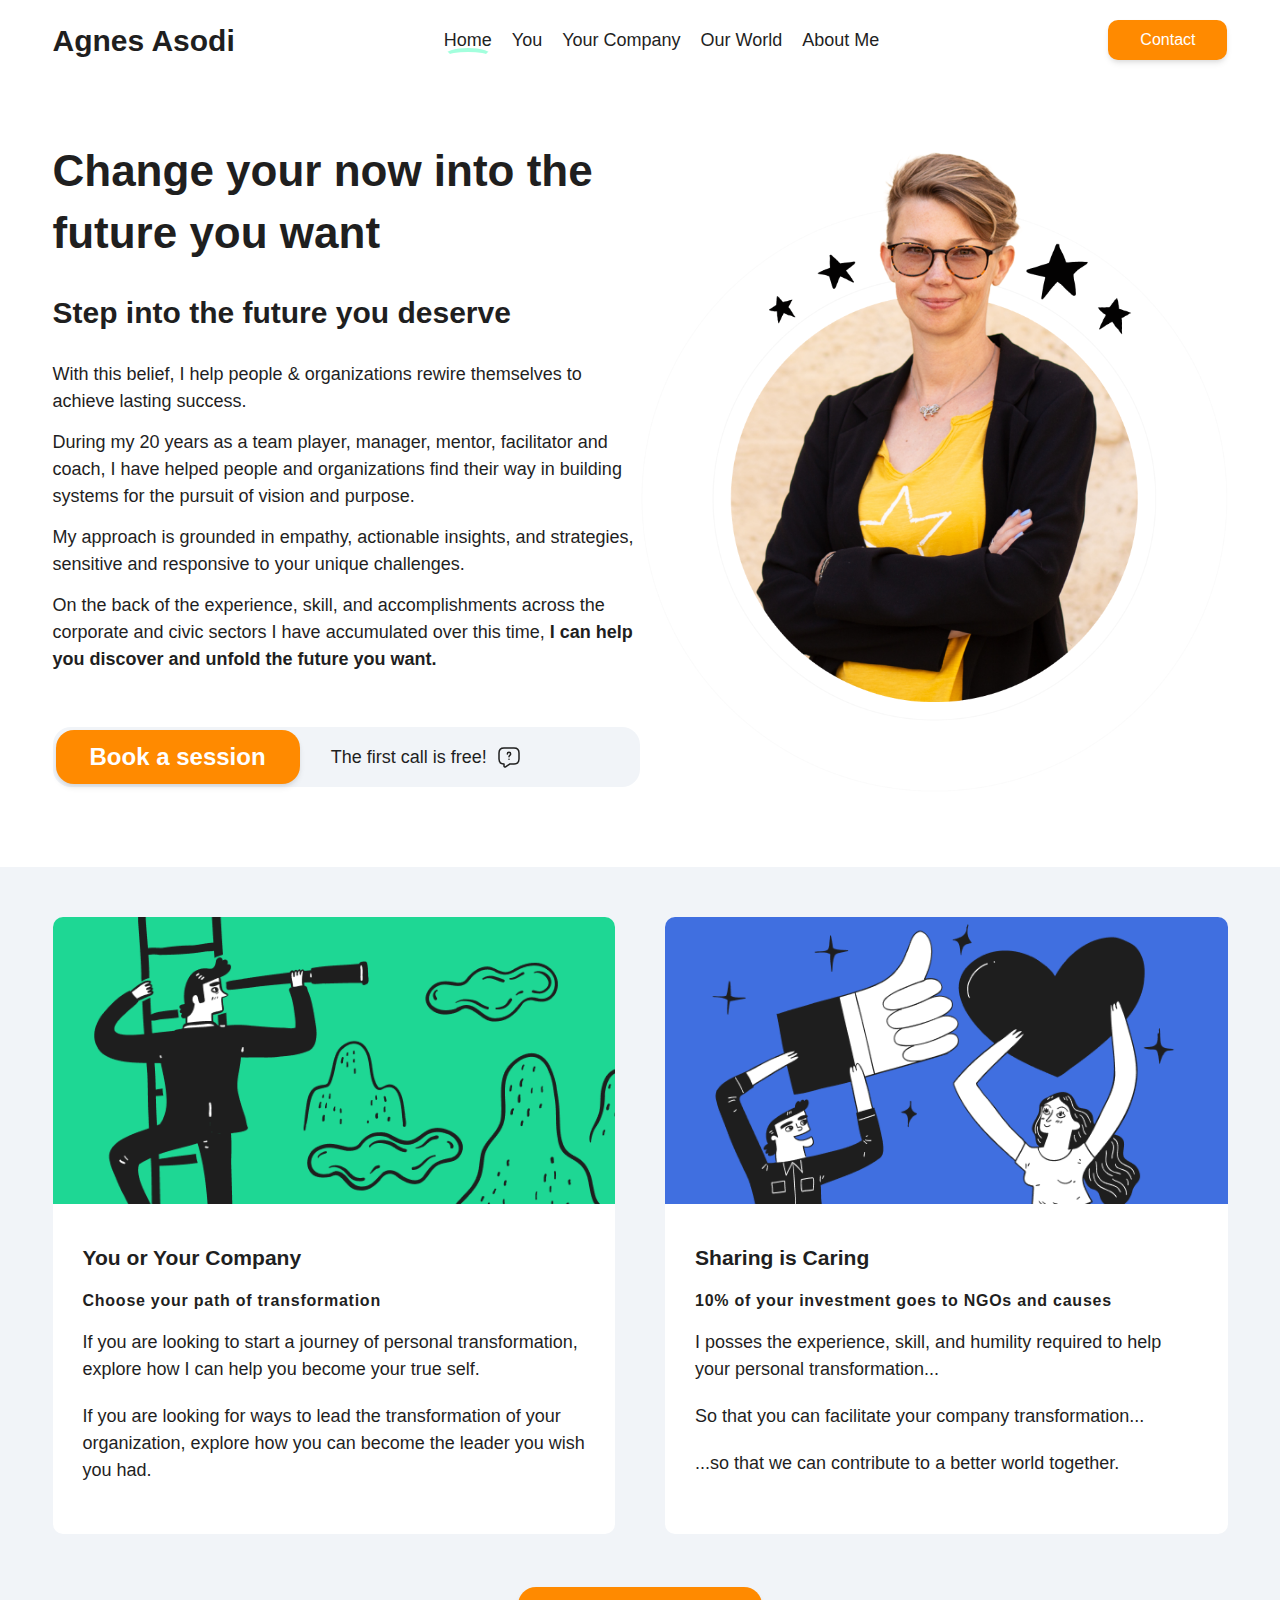
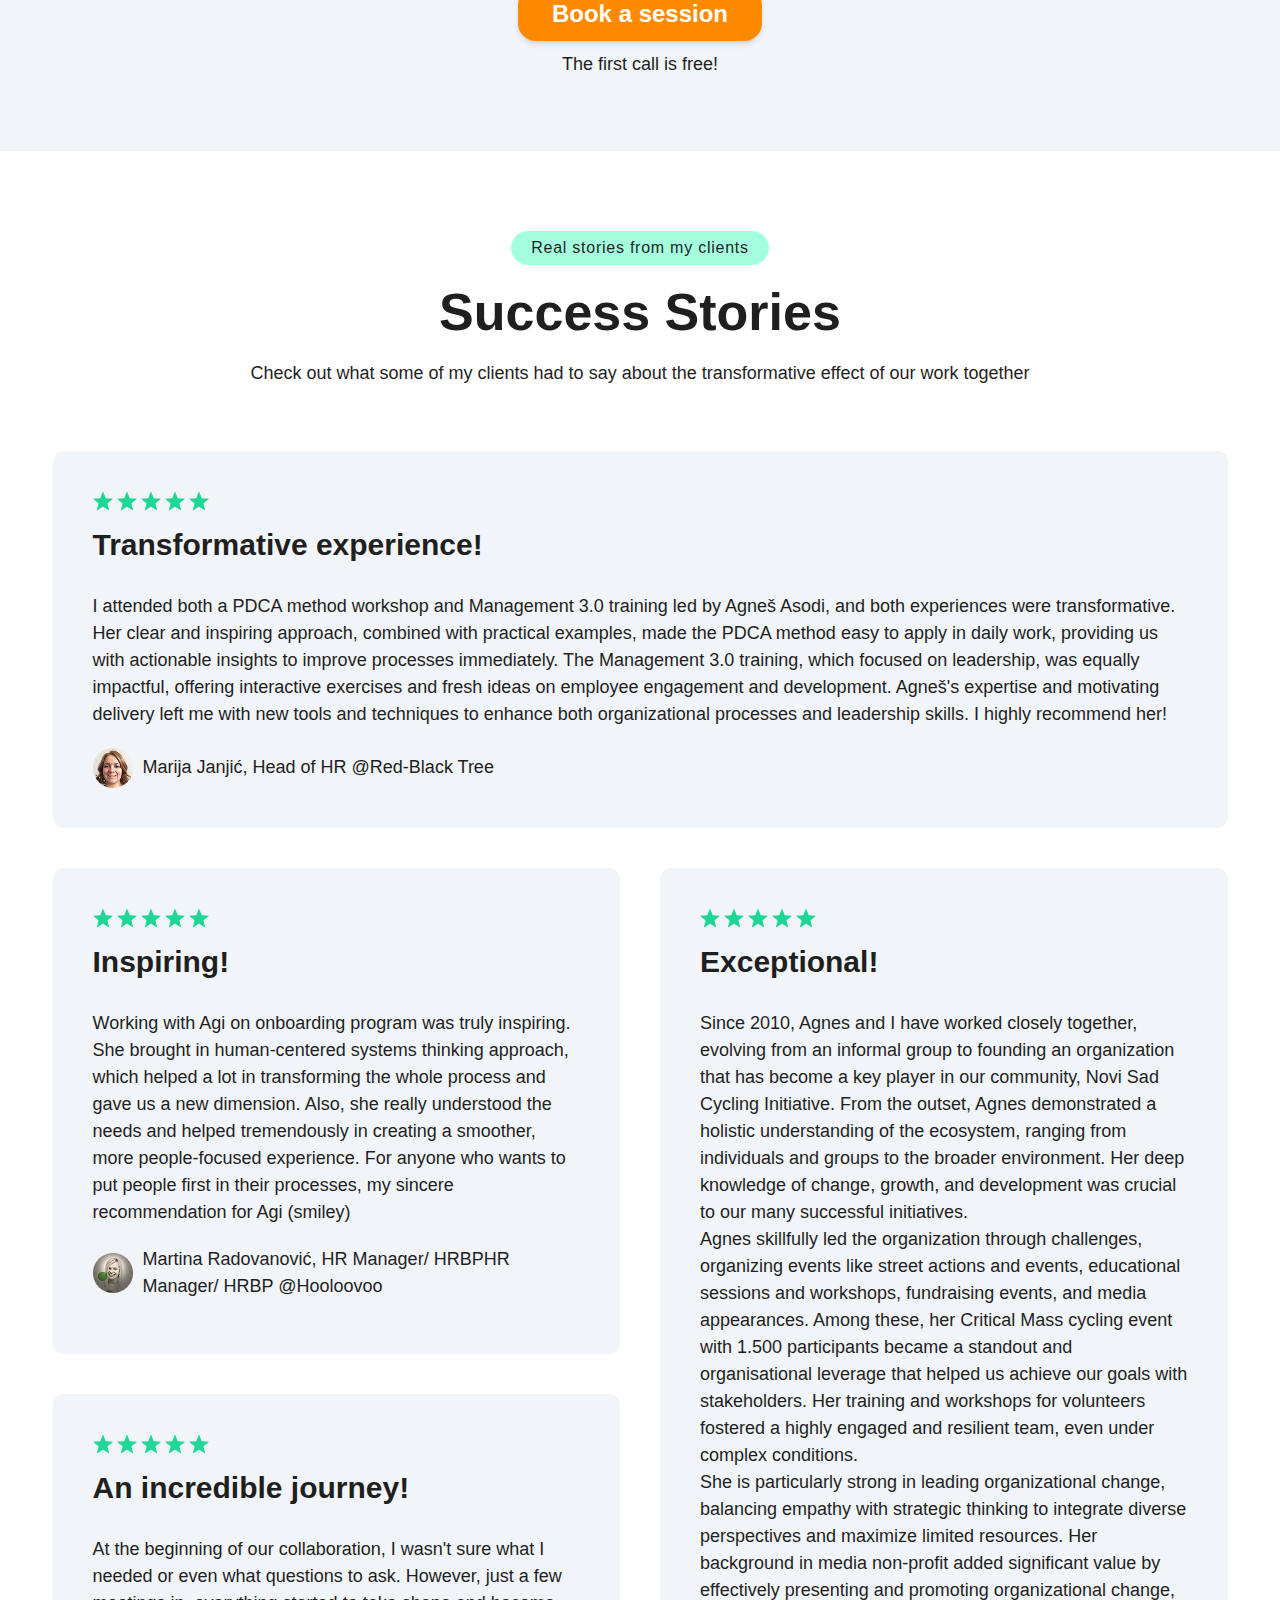
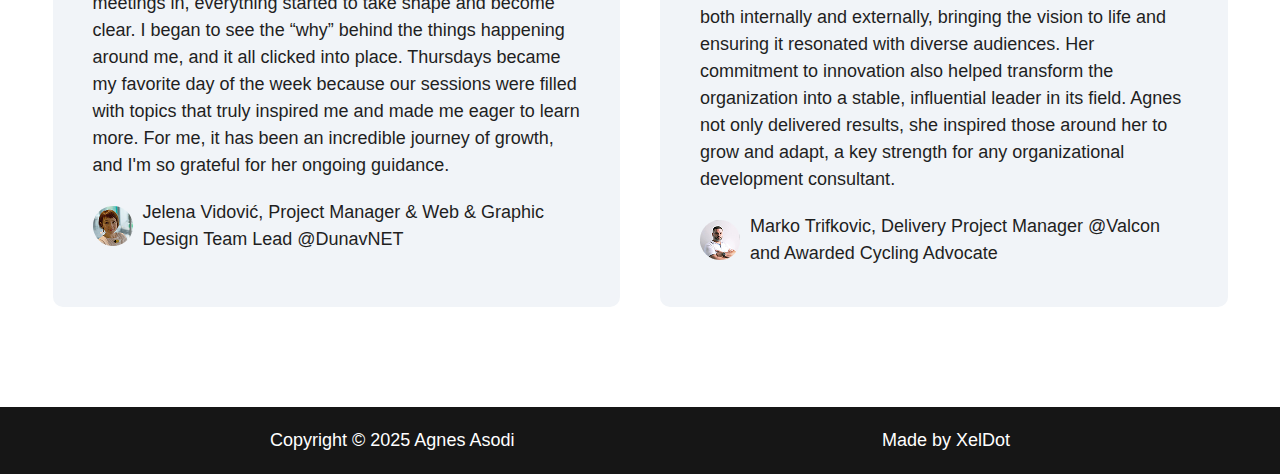
==== index.html @ 622d1926 "finishing" ====
<!DOCTYPE html>
<html lang="en">
  <head>
    <meta charset="UTF-8" />
    <meta name="viewport" content="width=device-width, initial-scale=1.0" />
    <link rel="stylesheet" href="/css/style.css" />
    <link rel="stylesheet" href="/css/media-queries.css" />
    <title>Agnes Asodi</title>
  </head>
  <body>
    <header class="header" id="header">
      <nav class="navbar container">
        <a href="#" class="brand">
          <h1 class="logo">Agnes Asodi</h1>
        </a>
        <div class="burger" id="burger">
          <span class="burger-line"></span>
          <span class="burger-line"></span>
          <span class="burger-line"></span>
        </div>
        <div class="menu" id="menu">
          <ul class="menu-inner">
            <li class="menu-item">
              <a href="#home" class="menu-link underline">Home</a>
            </li>
            <li class="menu-item">
              <a href="you.html" class="menu-link">You</a>
            </li>
            <li class="menu-item">
              <a href="yourcompany.html" class="menu-link">Your Company</a>
            </li>
            <li class="menu-item">
              <a href="our-world.html" class="menu-link">Our World</a>
            </li>
            <li class="menu-item">
              <a href="#access" class="menu-link">About Me</a>
            </li>
          </ul>
        </div>
        <a href="#" class="menu-block">Contact</a>
      </nav>
    </header>
    <main>
      <section class="home" id="home">
        <div class="container">
          <div class="container-hero grid grid--2-cols">
            <div class="text-box">
              <h1 class="heading-primary">
                Change your now into the future you want
              </h1>
              <h3 class="heading-tertiary">Step into the future you deserve</h3>
              <p class="step-description">
                With this belief, I help people & organizations rewire
                themselves to achieve lasting success.
              </p>

              <p class="step-description">
                During my 20 years as a team player, manager, mentor,
                facilitator and coach, I have helped people and organizations
                find their way in building systems for the pursuit of vision and
                purpose.
              </p>

              <p class="step-description">
                My approach is grounded in empathy, actionable insights, and
                strategies, sensitive and responsive to your unique challenges.
              </p>

              <p class="step-description">
                On the back of the experience, skill, and accomplishments across
                the corporate and civic sectors I have accumulated over this
                time,
                <strong
                  >I can help you discover and unfold the future you
                  want.</strong
                >
              </p>

              <div class="session-div">
                <a href="#access" class="menu-block block-orange"
                  >Book a session</a
                >
                <p class="session-details">
                  The first call is free!
                  <img
                    class="question-icon"
                    src="/images/message-question.svg"
                  />
                </p>
              </div>
            </div>
            <div class="image-box">
              <img
                class="hero-img"
                src="images/header-image.png"
                alt="Agnes Asodi hero image"
              />
            </div>
          </div>
        </div>
      </section>
      <section class="cards">
        <div class="container">
          <div class="container-cards grid grid--2-cols">
            <div class="left-card">
              <image
                class="card-img"
                src="images/image-left.png"
                alt="Man looking into distance"
              ></image>
              <div class="card-box">
                <h3 class="headding-tertiary black margin-btm">
                  You or Your Company
                </h3>
                <p class="subheading sub-black">
                  <strong>Choose your path of transformation</strong>
                </p>
                <p class="step-description">
                  If you are looking to start a journey of personal
                  transformation, explore how I can help you become your true
                  self.
                </p>

                <p class="step-description">
                  If you are looking for ways to lead the transformation of your
                  organization, explore how you can become the leader you wish
                  you had.
                </p>
              </div>
            </div>
            <div class="right-card">
              <image
                class="card-img"
                src="images/image-right.png"
                alt="Happy co-worker"
              ></image>
              <div class="card-box">
                <h3 class="headding-tertiary black margin-btm">
                  Sharing is Caring
                </h3>
                <p class="subheading sub-black">
                  <strong
                    >10% of your investment goes to NGOs and causes</strong
                  >
                </p>
                <p class="step-description">
                  I posses the experience, skill, and humility required to help
                  your personal transformation...
                </p>
                <p class="step-description">
                  So that you can facilitate your company transformation...
                </p>
                <p class="step-description">
                  ...so that we can contribute to a better world together.
                </p>
              </div>
            </div>
          </div>
          <div class="session-div">
            <a href="#access" class="menu-block block-orange">Book a session</a>
            <p class="session-details black">The first call is free!</p>
          </div>
        </div>
      </section>
      <section class="testimonials">
        <div class="container center">
          <h3 class="subheading sub-black green-bg">
            Real stories from my clients
          </h3>
          <h1 class="heading-secondary margin-btm">Success Stories</h1>
          <p class="step-description black">
            Check out what some of my clients had to say about the
            transformative effect of our work together
          </p>
          <div class="testimonials-items">
            <div class="testimonial-item--1">
              <img
                class="stars margin-btm"
                src="images/stars.png"
                alt="stars rating"
              />
              <h4 class="heading-tertiary black">Transformative experience!</h4>
              <p class="testimonial-details black">
                I attended both a PDCA method workshop and Management 3.0
                training led by Agneš Asodi, and both experiences were
                transformative. Her clear and inspiring approach, combined with
                practical examples, made the PDCA method easy to apply in daily
                work, providing us with actionable insights to improve processes
                immediately. The Management 3.0 training, which focused on
                leadership, was equally impactful, offering interactive
                exercises and fresh ideas on employee engagement and
                development. Agneš's expertise and motivating delivery left me
                with new tools and techniques to enhance both organizational
                processes and leadership skills. I highly recommend her!
              </p>
              <div class="author">
                <img src="/images/marija.png" alt="Marija Janjic image" />
                <p class="black">Marija Janjić, Head of HR @Red-Black Tree</p>
              </div>
            </div>
            <div class="testimonial-item--2">
              <img
                class="stars margin-btm"
                src="images/stars.png"
                alt="stars rating"
              />
              <h4 class="heading-tertiary black">Inspiring!</h4>
              <p class="testimonial-details black">
                Working with Agi on onboarding program was truly inspiring. She
                brought in human-centered systems thinking approach, which
                helped a lot in transforming the whole process and gave us a new
                dimension. Also, she really understood the needs and helped
                tremendously in creating a smoother, more people-focused
                experience. For anyone who wants to put people first in their
                processes, my sincere recommendation for Agi (smiley)
              </p>
              <div class="author">
                <img
                  src="/images/martina.png"
                  alt="Martina Radovanović image"
                />
                <p class="black">
                  Martina Radovanović, HR Manager/ HRBPHR Manager/ HRBP
                  @Hooloovoo
                </p>
              </div>
            </div>
            <div class="testimonial-item--3">
              <img
                class="stars margin-btm"
                src="images/stars.png"
                alt="stars rating"
              />
              <h4 class="heading-tertiary black">Exceptional!</h4>
              <p class="testimonial-details black">
                Since 2010, Agnes and I have worked closely together, evolving
                from an informal group to founding an organization that has
                become a key player in our community, Novi Sad Cycling
                Initiative. From the outset, Agnes demonstrated a holistic
                understanding of the ecosystem, ranging from individuals and
                groups to the broader environment. Her deep knowledge of change,
                growth, and development was crucial to our many successful
                initiatives.
              </p>
              <p class="testimonial-details black">
                Agnes skillfully led the organization through challenges,
                organizing events like street actions and events, educational
                sessions and workshops, fundraising events, and media
                appearances. Among these, her Critical Mass cycling event with
                1.500 participants became a standout and organisational leverage
                that helped us achieve our goals with stakeholders. Her training
                and workshops for volunteers fostered a highly engaged and
                resilient team, even under complex conditions.
              </p>
              <p class="testimonial-details black">
                She is particularly strong in leading organizational change,
                balancing empathy with strategic thinking to integrate diverse
                perspectives and maximize limited resources. Her background in
                media non-profit added significant value by effectively
                presenting and promoting organizational change, both internally
                and externally, bringing the vision to life and ensuring it
                resonated with diverse audiences. Her commitment to innovation
                also helped transform the organization into a stable,
                influential leader in its field. Agnes not only delivered
                results, she inspired those around her to grow and adapt, a key
                strength for any organizational development consultant.
              </p>
              <div class="author">
                <img src="/images/marko.png" alt="Marko Trifkovic image" />
                <p class="black">
                  Marko Trifkovic, Delivery Project Manager @Valcon and Awarded
                  Cycling Advocate
                </p>
              </div>
            </div>
            <div class="testimonial-item--4">
              <img
                class="stars margin-btm"
                src="images/stars.png"
                alt="stars rating"
              />
              <h4 class="heading-tertiary black">An incredible journey!</h4>
              <p class="testimonial-details black">
                At the beginning of our collaboration, I wasn't sure what I
                needed or even what questions to ask. However, just a few
                meetings in, everything started to take shape and become clear.
                I began to see the “why” behind the things happening around me,
                and it all clicked into place. Thursdays became my favorite day
                of the week because our sessions were filled with topics that
                truly inspired me and made me eager to learn more. For me, it
                has been an incredible journey of growth, and I'm so grateful
                for her ongoing guidance.
              </p>
              <div class="author">
                <img src="/images/jelena.png" alt="Jelena Vidović image" />
                <p class="black">
                  Jelena Vidović, Project Manager & Web & Graphic Design Team
                  Lead @DunavNET
                </p>
              </div>
            </div>
          </div>
        </div>
      </section>
      <foooter class="section-footer">
        <div class="footer">
          <span class="copy">Copyright &copy; 2025 Agnes Asodi</span>
          <p class="madeby">Made by XelDot</p>
        </div>
      </foooter>
    </main>
    <script src="main.js"></script>
  </body>
</html>
---- css/style.css ----
@import url("https://fonts.googleapis.com/css2?family=Rethink+Sans:ital,wght@0,400..800;1,400..800&display=swap");

:root {
  /*colors*/
  --color-orange: #ff8a00;
  --color-white-primary: #ffffff;
  --color-gray-1: #f1f4f8;
  --color-black-default: #1f1f1f;
  --color-black-dark: #161616;
  --color-green-light: #a3ffdd;
  --color-green-default: #1ed794;
  --color-purple: #9b5beb;
  --color-blue: #564afc;

  --shadow-small: 0 1px 3px 0 rgba(0, 0, 0, 0.1),
    0 1px 2px 0 rgba(0, 0, 0, 0.06);
  --shadow-medium: 0 4px 6px -1px rgba(0, 0, 0, 0.1),
    0 2px 4px -1px rgba(0, 0, 0, 0.06);
  --shadow-large: 0 10px 15px -3px rgba(0, 0, 0, 0.1),
    0 4px 6px -2px rgba(0, 0, 0, 0.05);
}

*,
*::before,
*::after {
  padding: 0;
  margin: 0;
  box-sizing: border-box;
  list-style: none;
  list-style-type: none;
  text-decoration: none;
  -webkit-font-smoothing: antialiased;
  -moz-osx-font-smoothing: grayscale;
  text-rendering: optimizeLegibility;
}

html {
  font-size: 62.5%;
  box-sizing: inherit;
  scroll-behavior: smooth;
  height: -webkit-fill-available;
}

body {
  font-family: "Rubik", sans-serif;
  font-size: 1.8rem;
  font-weight: 400;
  line-height: 1.5;
  height: -webkit-fill-available;
  color: var(--color-white-primary);
  background-color: var(--color-white-primary);
}
main {
  overflow: hidden;
}
a,
button {
  cursor: pointer;
  border: none;
  outline: none;
  user-select: none;
  background: none;
  box-shadow: none;
  text-decoration: none;
}

.header.on-scroll {
  background: var(--color-white-primary);
}

.underline {
  position: relative;
}

.underline:after {
  content: "";
  position: absolute;
  bottom: -13px;
  left: 0;
  height: 15px;
  width: 100%;
  border: solid 4px var(--color-green-light);
  border-color: var(--color-green-light) transparent transparent transparent;
  border-radius: 64%;
}

.container {
  max-width: 120rem;
  height: auto;
  margin: 0 auto;
  padding: 0 1.25rem;
  margin-bottom: 2rem;
}

/*Header Section*/
.header {
  position: fixed;
  top: 0;
  left: 0;
  z-index: 100;
  width: 100%;
  height: auto;
  margin: 0 auto;
  transition: all 0.35s ease;
  background-color: var(--color-white-primary);
}

.brand h1 {
  font-size: 3rem;
  margin: 0;
  /* padding-left: 2rem; */
  color: var(--color-black-default);
}

.navbar {
  display: flex;
  flex-direction: row;
  align-items: center;
  justify-content: space-between;
  position: relative;
  column-gap: 1.25rem;
  width: 100%;
  height: 8rem;
  margin: 0 auto;
}

.menu {
  position: fixed;
  top: -100%;
  left: 0;
  width: 100%;
  height: auto;
  padding: 4rem 0 3rem;
  overflow: hidden;
  background-color: var(--color-white-primary);
  box-shadow: var(--shadow-medium);
  transition: all 0.4s ease-in-out;
}

.menu.is-active {
  top: 0;
  width: 100%;
  height: auto;
}

.menu-inner {
  display: flex;
  flex-direction: column;
  justify-content: center;
  align-items: center;
  row-gap: 1.25rem;
}

.menu-link {
  font-family: inherit;
  font-size: 1.8rem;
  font-weight: 500;
  line-height: 1.5;
  color: var(--color-black-default);
  text-transform: uppercase;
  transition: all 0.3s ease;
}

.menu-block {
  display: inline-block;
  font-family: inherit;
  font-size: 1.6rem;
  font-weight: 500;
  line-height: 1.25;
  user-select: none;
  white-space: nowrap;
  text-align: center;
  margin-left: auto;
  /* padding: 0.65rem 1.5rem; */
  padding: 1rem 3.2rem;
  border-radius: 1rem;
  text-transform: capitalize;
  color: var(--color-white-primary);
  background-color: var(--color-orange);
  box-shadow: var(--shadow-medium);
  transition: all 0.3s ease-in-out;
}

.block-orange {
  margin-left: 0;
  background-color: var(--color-orange);
  font-size: 2.4rem;
  font-weight: 600;
  text-transform: none;
  border: 2px solid transparent;
  border-radius: 1.8rem;
}

.burger {
  position: relative;
  display: block;
  cursor: pointer;
  user-select: none;
  order: 1;
  z-index: 10;
  width: 2.6rem;
  height: 2.15rem;
  border: none;
  outline: none;
  background: none;
  visibility: visible;
  transform: rotate(0deg);
  transition: 0.35s ease;
}

.burger-line {
  position: absolute;
  display: block;
  left: 0;
  width: 100%;
  height: 3px;
  border: none;
  outline: none;
  opacity: 1;
  border-radius: 1rem;
  transform: rotate(0deg);
  background-color: var(--color-black-dark);
  transition: 0.25s ease-in-out;
}
.burger-line:nth-child(1) {
  top: 0px;
}
.burger-line:nth-child(2) {
  top: 1rem;
  width: 70%;
}
.burger-line:nth-child(3) {
  top: 2rem;
}

.burger.is-active .burger-line:nth-child(1) {
  top: 0.5rem;
  transform: rotate(135deg);
}
.burger.is-active .burger-line:nth-child(2) {
  opacity: 0;
  visibility: hidden;
}
.burger.is-active .burger-line:nth-child(3) {
  top: 0.5rem;
  transform: rotate(-135deg);
}

.grid {
  display: grid;
  /* column-gap: 6.4rem; */
  row-gap: 9.6rem;
}

.grid:not(:last-child) {
  margin-bottom: 9.6rem;
}
.grid--2-cols {
  grid-template-columns: repeat(2, 1fr);
}
.grid--3-cols {
  grid-template-columns: repeat(3, 1fr);
}
.grid--4-cols {
  grid-template-columns: repeat(4, 1fr);
}
.grid--5-cols {
  grid-template-columns: repeat(5, 1fr);
}

.grid--center-v {
  align-items: center;
}

.heading-primary,
.heading-secondary,
.heading-tertiary {
  color: var(--color-black-default);
  font-weight: 700;
}

.heading-primary {
  font-size: 5.4rem;
  line-height: 1.4;
  margin-bottom: 3.2rem;
  font-weight: 700;
}
.heading-secondary {
  color: var(--color-black-default);
  font-size: 5.2rem;
  line-height: 1.2;
}

.heading-tertiary {
  font-size: 3rem;
  line-height: 1.2;
  margin-bottom: 3rem;
  position: relative;
}
.subheading,
.sub-black,
.sub-white {
  display: block;
  font-size: 1.6rem;
  font-weight: 500;
  text-transform: none;
  margin-bottom: 1.6rem;
  letter-spacing: 0.75px;
}

.sub-black {
  color: var(--color-black-default);
}

.sub-white {
  color: var(--color-white-primary);
}

.home {
  padding-bottom: 4rem;
}

.container-hero {
  padding-top: 12rem;
  display: grid;
  grid-template-columns: repeat(2, 1fr);
  align-items: center;
}

.text-box {
  padding: 2rem 0 2rem 0;
  align-self: self-start;
}

.for-you {
  margin-top: 5rem;
}

.step-description {
  color: var(--color-black-default);
}

.text-box p {
  display: inline-block;
  color: var(--color-black-default);
  font-size: 1.8rem;
  margin-bottom: 1.4rem;
}
.session-div {
  display: flex;
  align-items: center;
  justify-content: space-between;
  /* gap: 5rem; */
  background-color: var(--color-gray-1);
  padding: 0.3rem;
  border-radius: 1.8rem;
  margin-top: 4rem;
}
.text-box .session-details {
  margin-bottom: 0;
  padding-right: 20%;
  display: flex;
  align-items: center;
  justify-content: center;
}

.question-icon {
  padding-left: 1rem;
}
.hero-img {
  width: 100%;
  height: auto;
  display: block;
}

@media only screen and (min-width: 48rem) {
  .menu {
    position: relative;
    top: 0;
    width: auto;
    height: auto;
    padding: 0rem;
    /* margin-left: auto; */
    background: none;
    box-shadow: none;
  }
  .menu-inner {
    display: flex;
    flex-direction: row;
    column-gap: 2rem;
    margin: 0 auto;
  }

  .menu-link {
    text-transform: capitalize;
  }

  .menu-block {
    margin-left: 2rem;
  }

  .block-orange {
    margin-left: 0;
    background-color: var(--color-orange);
  }

  .burger {
    display: none;
    visibility: hidden;
  }

  .container-hero {
    flex-wrap: nowrap;
  }
}

/**************/
/***CARDS******/
/**************/

.cards {
  padding-top: 5rem;
  padding-bottom: 5rem;
  background-color: var(--color-gray-1);
}

.black {
  color: var(--color-black-default);
}

.white {
  color: var(--color-white-primary);
}

.blue {
  color: var(--color-blue);
}

.container-cards {
  gap: 5rem;
}
.card-box {
  padding: 3rem;
}

.card-box .step-description {
  margin-bottom: 2rem;
}
.left-card,
.right-card {
  border-radius: 1rem;
  background-color: var(--color-white-primary);
  overflow: hidden;
}

.card-img {
  width: 100%;
  object-fit: cover;
}

.cards .container .session-div {
  justify-content: center;
  flex-direction: column;
  gap: 1rem;
}

.cards .container .grid {
  margin-bottom: 5rem;
}

/**************/
/***Testimonials******/
/**************/

.testimonials {
  padding: 8rem 0;
}

.center {
  text-align: center;
}

.margin-btm {
  margin-bottom: 1.6rem;
}

.green-bg {
  display: inline-block;
  padding: 0.5rem 2rem;
  border-radius: 10rem;
  background-color: var(--color-green-light);
}

.purple-bg {
  display: inline-block;
  padding: 0.5rem 2rem;
  border-radius: 10rem;
  background-color: var(--color-purple);
}

.stars {
  text-align: left;
  display: block;
}

.testimonials-items {
  display: grid;
  grid-template-columns: repeat(2, 1fr);
  gap: 4rem;
  padding-top: 6.4rem;
}

.testimonial-item--1,
.testimonial-item--2,
.testimonial-item--3,
.testimonial-item--4 {
  padding: 4rem;
  border-radius: 1rem;
  text-align: left;
}

/* Desktop layout */
.testimonial-item--1 {
  grid-column: span 2;
  grid-row: span 1;
  background-color: var(--color-gray-1);
}

.testimonial-item--2,
.testimonial-item--4 {
  grid-column: span 1;
  grid-row: span 1;
  background-color: var(--color-gray-1);
}

.testimonial-item--3 {
  grid-column: span 1;
  grid-row: span 2;
  background-color: var(--color-gray-1);
}

.testimonial-details {
  text-align: left;
}

.author {
  display: flex;
  align-items: center;
  gap: 1rem;
  padding-top: 2rem;
}

/* Medium screens (Tablets) */
@media (max-width: 1024px) {
  .testimonials-items {
    grid-template-columns: repeat(2, 1fr);
  }

  .testimonial-item--1 {
    grid-column: span 2;
  }

  .testimonial-item--2,
  .testimonial-item--3,
  .testimonial-item--4 {
    grid-column: span 1;
  }

  .testimonial-item--4 {
    grid-row: auto;
  }
}

/* Small screens (Phones) */
@media (max-width: 768px) {
  .testimonials-items {
    grid-template-columns: 1fr;
    gap: 2rem;
  }

  .testimonial-item--1,
  .testimonial-item--2,
  .testimonial-item--3,
  .testimonial-item--4 {
    grid-column: span 1;
    grid-row: auto;
  }
}

.footer {
  background: var(--color-black-dark);
  padding: 2rem 27rem;
  display: flex;
  justify-content: space-between;
  align-items: center;
}

/***********/
/***FOR YOU***/
/***************/

.card {
  border: 2px solid var(--color-black-default);
  border-radius: 1rem;
  padding: 1.8rem;
  -webkit-box-shadow: 5px 5px 0px 1px rgba(0, 0, 0, 0.75);
  -moz-box-shadow: 5px 5px 0px 1px rgba(0, 0, 0, 0.75);
  box-shadow: 5px 5px 0px 1px rgba(0, 0, 0, 0.75);
}

.card-description {
  color: var(--color-black-default);
  font-size: 1.6rem;
  text-align: center;
}

.margin-btm-bg {
  margin-bottom: 4.8rem;
}
.white-bg {
  background-color: var(--color-white-primary);
}

.card-icon {
  display: block;
  justify-self: center;
  width: 4rem;
  height: 4rem;
  margin-bottom: 2.4rem;
}

/***SESSION CARDS***/

.session-card {
  background-color: var(--color-white-primary);
  padding: 4rem;
  border-radius: 3rem;
}
.card-title {
  display: flex;
  align-items: center;
  margin-bottom: 2rem;
}

.heading-quaternary {
  color: var(--color-black-default);
  font-size: 2.8rem;
  font-weight: 600;
  padding-left: 2rem;
}
.number {
  background-color: var(--color-green-default);
  font-size: 2.8rem;
  color: var(--color-black-default);
  font-weight: 700;
  padding: 2rem 1.5rem;
  line-height: 0;
  border-radius: 50%;
  align-content: center;
}

.align-left {
  text-align: left;
}

.process {
  padding: 1rem 14rem;
  text-align: center;
}

.process-item {
  font-size: 1.8rem;
  letter-spacing: 1px;
  background-color: var(--color-black-dark);
  display: inline-block;
  padding: 0.5rem 2rem;
  margin-left: 1.4rem;
  border-radius: 3rem;
  margin-bottom: 2rem;
}

/****COMPANY****/

.company-process {
  background-color: var(--color-gray-1);
  padding: 4.8rem 0;
}

.container-heading {
  padding: 4.8rem 6.4rem;
}

.leaders-card {
  display: grid;
  border-radius: 3rem;
  overflow: hidden;
  margin-bottom: 4.8rem;
}

.workers-img {
  width: 100%;
  height: 100%;
  line-height: 0;
}
.company-card-description {
  text-align: left;
  padding: 4.8rem;
  background-color: var(--color-black-dark);
}

.session-image {
  margin-top: 4.8rem;
  width: 100%;
  display: block;
  margin-bottom: 4.8rem;
}

.hidden-cards {
  display: none;
}

/***END*/

.end-phase {
  margin-top: 6.4rem;
  background-color: var(--color-white-primary);
  border-radius: 3rem;
}

.cnt-center {
  align-content: center;
}

.end-phase .session-div {
  justify-content: center;
  flex-direction: column;
  background-color: transparent;
}

.end-phase .container-heading {
  padding-bottom: 0;
}

.end-phase .team-image {
  display: block;
  line-height: 0;
  width: 100%;
  margin-top: 4.8rem;
}

/****************/
/****Our World ***/
/********************/

.our-world {
  padding-top: 12rem;
}

.ngo-box {
  margin: 0 14rem;
  padding: 4rem;
  background-color: var(--color-gray-1);
  border-radius: 3rem;
}

.earth-icon {
  display: block;
  width: 10rem;
}

.ngo-box .title {
  display: flex;
  align-items: center;
  justify-content: flex-start;
  gap: 3rem;
  margin-bottom: 4rem;
}

.ngo-box .title .heading-tertiary {
  margin-bottom: 0;
}

.our-world-details .session-div {
  display: flex;
  flex-direction: column;
  gap: 1rem;
  width: auto;
  background-color: transparent;
  margin-top: 0;
}

/***starsss**/

.block-orange {
  position: relative;
}
.star-1 {
  position: absolute;
  top: 20%;
  left: 20%;
  width: 25px;
  height: auto;
  filter: drop-shadow(0 0 0 var(--color-orange));
  z-index: -5;
  transition: all 1s cubic-bezier(0.05, 0.83, 0.43, 0.96);
}

.star-2 {
  position: absolute;
  top: 45%;
  left: 45%;
  width: 15px;
  height: auto;
  filter: drop-shadow(0 0 0 var(--color-orange));
  z-index: -5;
  transition: all 1s cubic-bezier(0, 0.4, 0, 1.01);
}

.star-3 {
  position: absolute;
  top: 40%;
  left: 40%;
  width: 5px;
  height: auto;
  filter: drop-shadow(0 0 0 var(--color-orange));
  z-index: -5;
  transition: all 1s cubic-bezier(0, 0.4, 0, 1.01);
}

.star-4 {
  position: absolute;
  top: 20%;
  left: 40%;
  width: 8px;
  height: auto;
  filter: drop-shadow(0 0 0 var(--color-orange));
  z-index: -5;
  transition: all 0.8s cubic-bezier(0, 0.4, 0, 1.01);
}

.star-5 {
  position: absolute;
  top: 25%;
  left: 45%;
  width: 15px;
  height: auto;
  filter: drop-shadow(0 0 0 var(--color-orange));
  z-index: -5;
  transition: all 0.6s cubic-bezier(0, 0.4, 0, 1.01);
}

.star-6 {
  position: absolute;
  top: 5%;
  left: 50%;
  width: 5px;
  height: auto;
  filter: drop-shadow(0 0 0 var(--color-orange));
  z-index: -5;
  transition: all 0.8s ease;
}

.block-orange:hover {
  background: var(--color-orange);
  color: var(--color-white-primary);
  box-shadow: 0 0 25px var(--color-orange);
}

.block-orange:hover .star-1 {
  position: absolute;
  top: -80%;
  left: -30%;
  width: 25px;
  height: auto;
  filter: drop-shadow(0 0 10px var(--color-black-dark));
  z-index: 2;
}

.block-orange:hover .star-2 {
  position: absolute;
  top: -25%;
  left: 10%;
  width: 15px;
  height: auto;
  filter: drop-shadow(0 0 10px var(--color-black-dark));
  z-index: 2;
}

.block-orange:hover .star-3 {
  position: absolute;
  top: 55%;
  left: 25%;
  width: 5px;
  height: auto;
  filter: drop-shadow(0 0 10px var(--color-black-dark));
  z-index: 2;
}

.block-orange:hover .star-4 {
  position: absolute;
  top: 30%;
  left: 80%;
  width: 8px;
  height: auto;
  filter: drop-shadow(0 0 10px var(--color-black-dark));
  z-index: 2;
}

.block-orange:hover .star-5 {
  position: absolute;
  top: 25%;
  left: 115%;
  width: 15px;
  height: auto;
  filter: drop-shadow(0 0 10px var(--color-black-dark));
  z-index: 2;
}

.block-orange:hover .star-6 {
  position: absolute;
  top: 5%;
  left: 60%;
  width: 5px;
  height: auto;
  filter: drop-shadow(0 0 10px var(--color-black-dark));
  z-index: 2;
}

.fil0 {
  fill: var(--color-black-dark);
}

.heading-span {
  position: relative;
  overflow: hidden;
}

.heading-span::before {
  position: absolute;
  content: "";
  background-image: url(/images/header-line.svg);
  background-repeat: no-repeat;
  background-position: center;
  background-size: contain;
  height: 100%;
  width: 100%;
  top: 50%;
  z-index: -1;
}
---- css/media-queries.css ----
@media (max-width: 84em) {
  .heading-primary {
    font-size: 4.4rem;
  }
}

/* Below 1200px */
@media (max-width: 75em) {
  html {
    font-size: 56.25%;
  }

  .grid {
    column-gap: 4.8rem;
    row-gap: 6.4rem;
  }
  .heading-secondary {
    font-size: 3.6rem;
  }
  .heading-tertiary {
    font-size: 2.4rem;
  }

  .text-box .session-details {
    padding-right: 10%;
  }
}

/* Below 944px */
@media (max-width: 59em) {
  html {
    font-size: 50%;
  }

  .hero-img {
    width: 100%;
  }

  .grid--5-cols {
    grid-template-columns: repeat(2, 1fr);
  }
  .text-box .session-details {
    padding-right: 4rem;
  }
}
/*below 700px */
@media (max-width: 44em) {
  .container-hero {
    grid-template-columns: 1fr;
    padding-top: 7rem;
  }

  .for-you {
    margin-top: 0;
  }

  .grid--3-cols,
  .grid--4-cols,
  .grid--5-cols {
    grid-template-columns: repeat(2, 1fr);
  }

  .heading-secondary {
    margin-bottom: 4.8rem;
  }

  .ngo-box {
    margin: 0 3rem;
  }

  .leaders-card {
    grid-template-columns: 1fr;
  }
  .workers-img {
    width: 100%;
    height: 60rem;
  }

  /*below 622px*/

  @media (max-width: 38.87em) {
  }
}
/* below 544px */
@media (max-width: 34em) {
  .home {
    margin-bottom: 4rem;
  }
  .grid {
    row-gap: 4.8rem;
  }
  .grid--2-cols,
  .grid--3-cols,
  .grid--4-cols,
  .grid--5-cols {
    grid-template-columns: 1fr;
  }

  .session-div {
    justify-content: center;
    align-items: center;
    flex-direction: column;
  }

  .block-orange {
    width: 100%;
  }

  .text-box .session-details {
    padding: 1rem 0;
  }

  .footer {
    text-align: center;
    align-items: center;
    flex-direction: column;
    padding: 2rem 5rem;
  }

  .hero-img {
    width: 100%;
  }

  .hidden-cards {
    display: block;
  }
  .session-image {
    display: none;
  }
  .process {
    padding: 1rem 7rem;
  }

  .card {
    display: flex;
    align-items: center;
    justify-content: center;
  }
  .card-icon {
    margin-bottom: 0;
    margin-right: 2rem;
  }
  .ngo-box {
    margin: 0;
  }
}
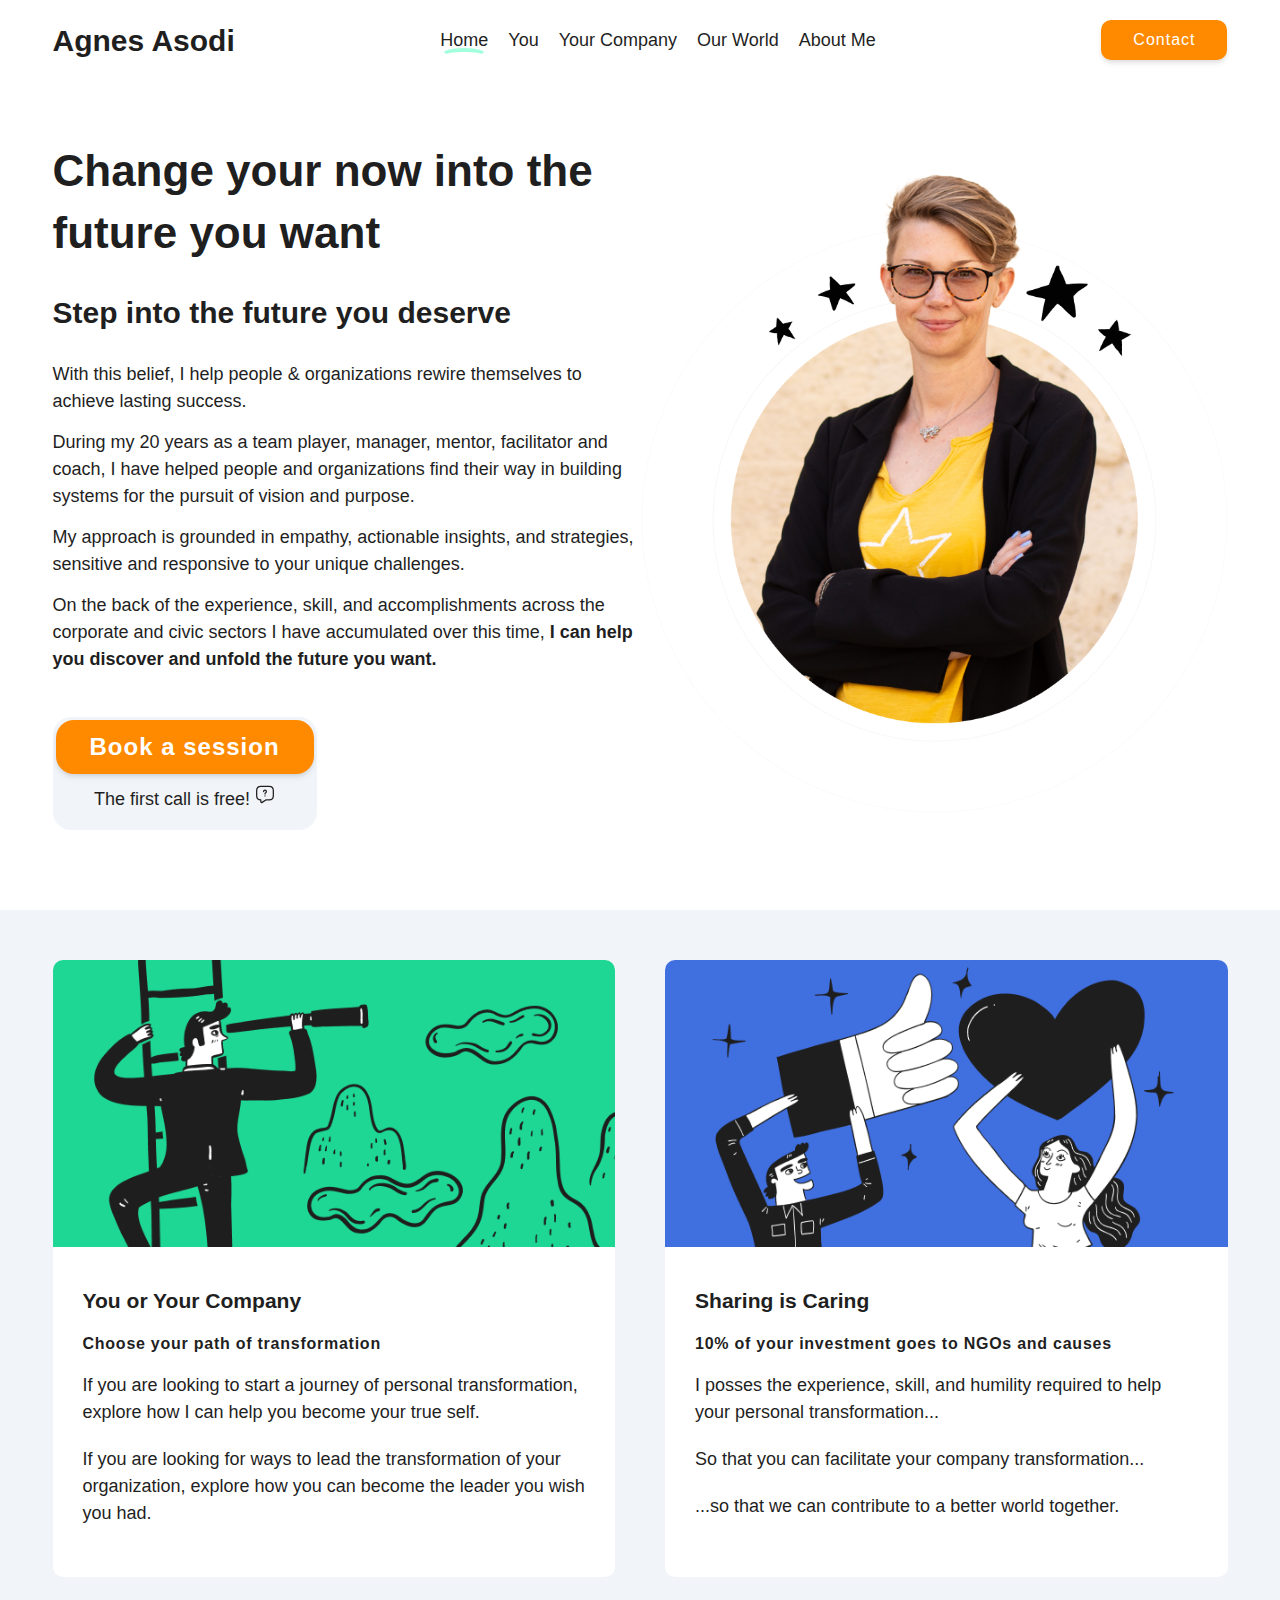
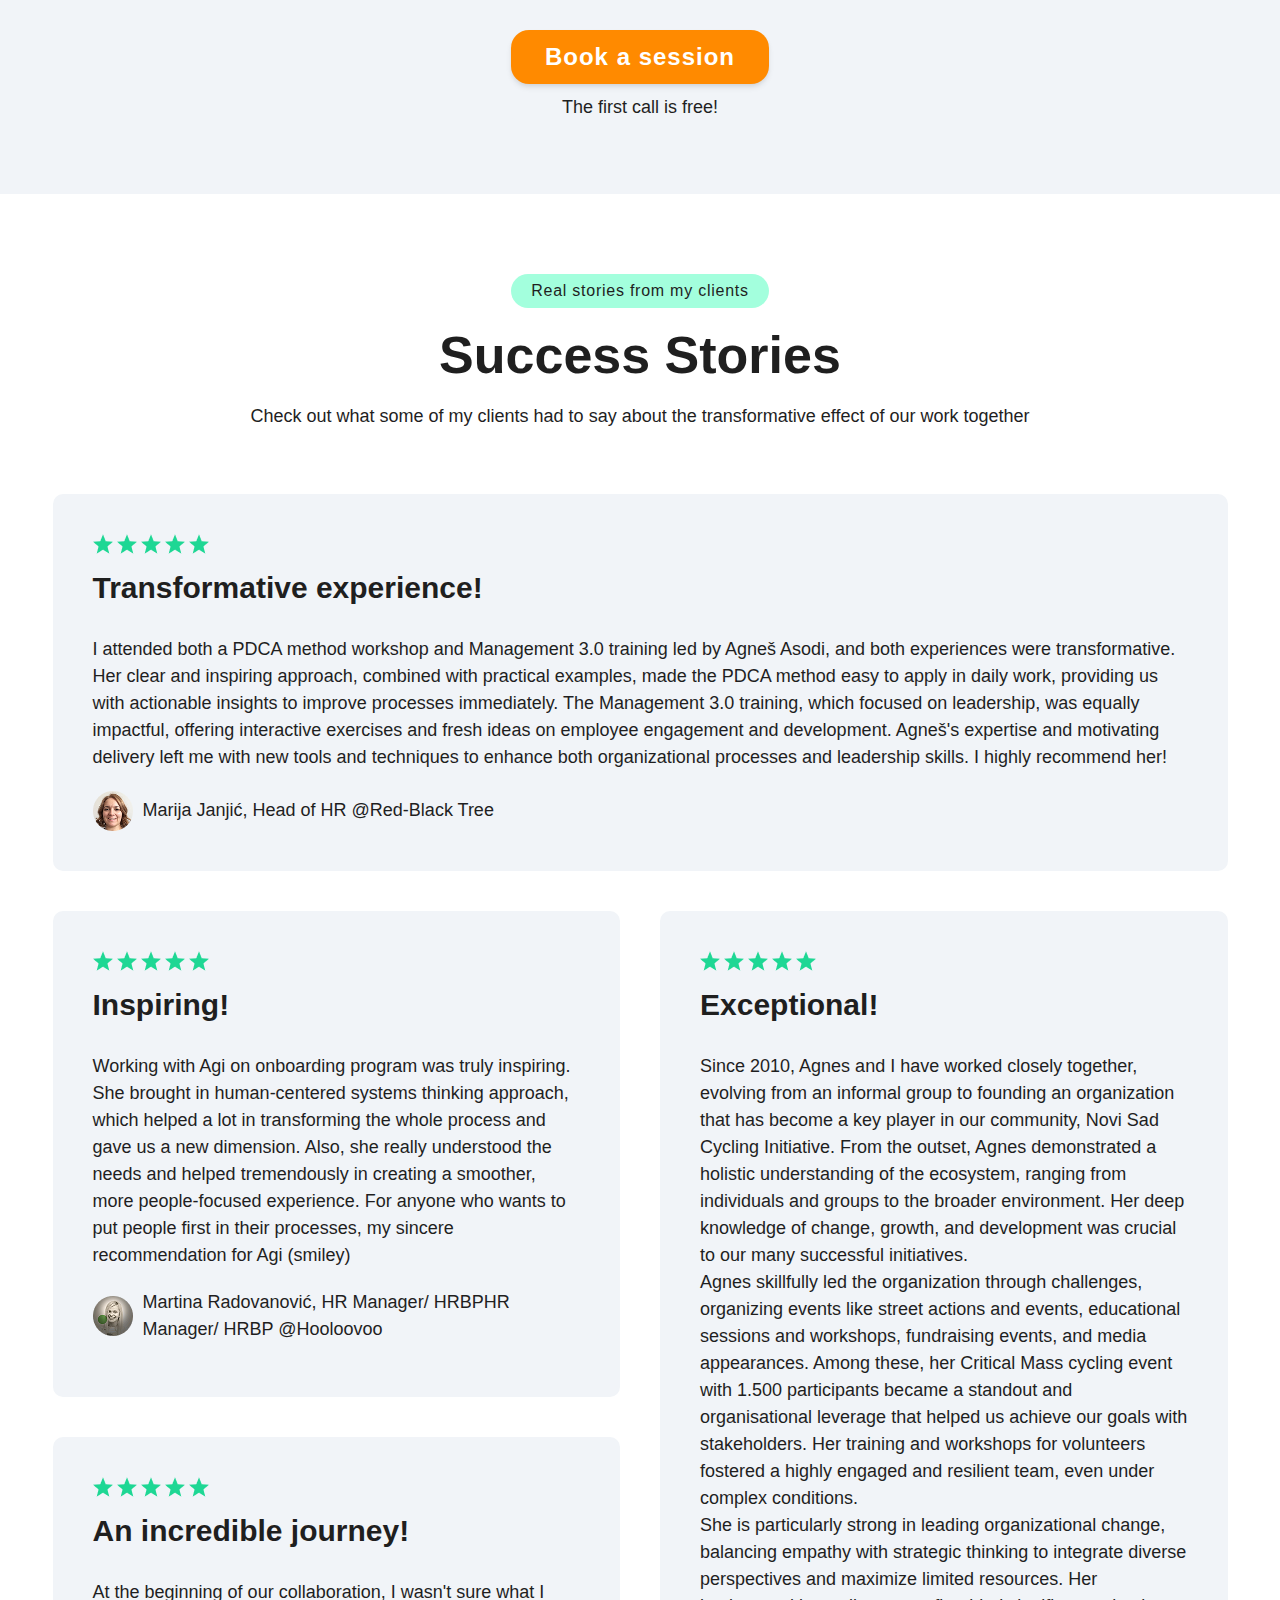
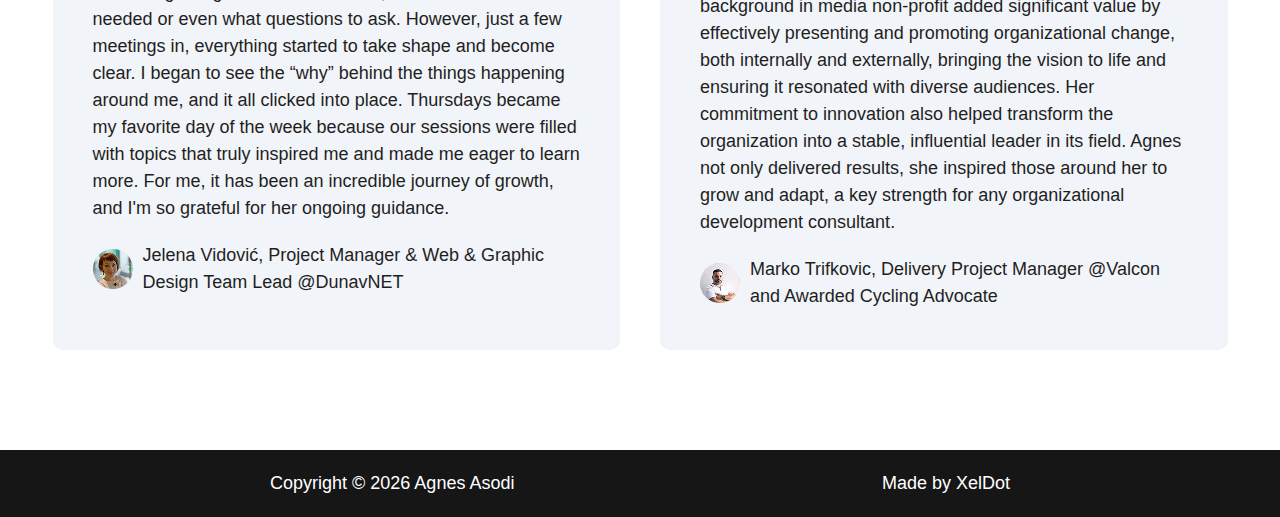
==== commit 77a0fc74: "about me page" ====
--- a/index.html
+++ b/index.html
@@ -1,16 +1,17 @@
 <!DOCTYPE html>
 <html lang="en">
   <head>
+    <meta name="description" content="Agnes Asodi helps individuals and organizations untangle complexity, align intentions, and grow through transformation. Coaching, org design, and systems thinking.">
     <meta charset="UTF-8" />
     <meta name="viewport" content="width=device-width, initial-scale=1.0" />
     <link rel="stylesheet" href="/css/style.css" />
     <link rel="stylesheet" href="/css/media-queries.css" />
-    <title>Agnes Asodi</title>
+    <title>Agnes Asodi - Leadership Coach & Organizational Designer</title>
   </head>
   <body>
     <header class="header" id="header">
       <nav class="navbar container">
-        <a href="#" class="brand">
+        <a href="index.html" class="brand">
           <h1 class="logo">Agnes Asodi</h1>
         </a>
         <div class="burger" id="burger">
@@ -33,7 +34,7 @@
               <a href="our-world.html" class="menu-link">Our World</a>
             </li>
             <li class="menu-item">
-              <a href="#access" class="menu-link">About Me</a>
+              <a href="about.html" class="menu-link">About Me</a>
             </li>
           </ul>
         </div>
@@ -94,6 +95,7 @@
                 class="hero-img"
                 src="images/header-image.png"
                 alt="Agnes Asodi hero image"
+                fetchpriority="high"
               />
             </div>
           </div>
@@ -103,11 +105,12 @@
         <div class="container">
           <div class="container-cards grid grid--2-cols">
             <div class="left-card">
-              <image
+              <img
                 class="card-img"
                 src="images/image-left.png"
                 alt="Man looking into distance"
-              ></image>
+                loading="lazy"
+              ></img>
               <div class="card-box">
                 <h3 class="headding-tertiary black margin-btm">
                   You or Your Company
@@ -129,11 +132,12 @@
               </div>
             </div>
             <div class="right-card">
-              <image
+              <img
                 class="card-img"
                 src="images/image-right.png"
                 alt="Happy co-worker"
-              ></image>
+                loading="lazy"
+              ></img>
               <div class="card-box">
                 <h3 class="headding-tertiary black margin-btm">
                   Sharing is Caring
@@ -157,7 +161,158 @@
             </div>
           </div>
           <div class="session-div">
-            <a href="#access" class="menu-block block-orange">Book a session</a>
+            <a href="#access" class="menu-block block-orange"
+              >Book a session
+              <div class="star-1">
+                <svg
+                  xmlns="http://www.w3.org/2000/svg"
+                  xml:space="preserve"
+                  version="1.1"
+                  style="
+                    shape-rendering: geometricPrecision;
+                    text-rendering: geometricPrecision;
+                    image-rendering: optimizeQuality;
+                    fill-rule: evenodd;
+                    clip-rule: evenodd;
+                  "
+                  viewBox="0 0 784.11 815.53"
+                  xmlns:xlink="http://www.w3.org/1999/xlink"
+                >
+                  <defs></defs>
+                  <g id="Layer_x0020_1">
+                    <metadata id="CorelCorpID_0Corel-Layer"></metadata>
+                    <path
+                      class="fil0"
+                      d="M392.05 0c-20.9,210.08 -184.06,378.41 -392.05,407.78 207.96,29.37 371.12,197.68 392.05,407.74 20.93,-210.06 184.09,-378.37 392.05,-407.74 -207.98,-29.38 -371.16,-197.69 -392.06,-407.78z"
+                    ></path>
+                  </g>
+                </svg>
+              </div>
+              <div class="star-2">
+                <svg
+                  xmlns="http://www.w3.org/2000/svg"
+                  xml:space="preserve"
+                  version="1.1"
+                  style="
+                    shape-rendering: geometricPrecision;
+                    text-rendering: geometricPrecision;
+                    image-rendering: optimizeQuality;
+                    fill-rule: evenodd;
+                    clip-rule: evenodd;
+                  "
+                  viewBox="0 0 784.11 815.53"
+                  xmlns:xlink="http://www.w3.org/1999/xlink"
+                >
+                  <defs></defs>
+                  <g id="Layer_x0020_1">
+                    <metadata id="CorelCorpID_0Corel-Layer"></metadata>
+                    <path
+                      class="fil0"
+                      d="M392.05 0c-20.9,210.08 -184.06,378.41 -392.05,407.78 207.96,29.37 371.12,197.68 392.05,407.74 20.93,-210.06 184.09,-378.37 392.05,-407.74 -207.98,-29.38 -371.16,-197.69 -392.06,-407.78z"
+                    ></path>
+                  </g>
+                </svg>
+              </div>
+              <div class="star-3">
+                <svg
+                  xmlns="http://www.w3.org/2000/svg"
+                  xml:space="preserve"
+                  version="1.1"
+                  style="
+                    shape-rendering: geometricPrecision;
+                    text-rendering: geometricPrecision;
+                    image-rendering: optimizeQuality;
+                    fill-rule: evenodd;
+                    clip-rule: evenodd;
+                  "
+                  viewBox="0 0 784.11 815.53"
+                  xmlns:xlink="http://www.w3.org/1999/xlink"
+                >
+                  <defs></defs>
+                  <g id="Layer_x0020_1">
+                    <metadata id="CorelCorpID_0Corel-Layer"></metadata>
+                    <path
+                      class="fil0"
+                      d="M392.05 0c-20.9,210.08 -184.06,378.41 -392.05,407.78 207.96,29.37 371.12,197.68 392.05,407.74 20.93,-210.06 184.09,-378.37 392.05,-407.74 -207.98,-29.38 -371.16,-197.69 -392.06,-407.78z"
+                    ></path>
+                  </g>
+                </svg>
+              </div>
+              <div class="star-4">
+                <svg
+                  xmlns="http://www.w3.org/2000/svg"
+                  xml:space="preserve"
+                  version="1.1"
+                  style="
+                    shape-rendering: geometricPrecision;
+                    text-rendering: geometricPrecision;
+                    image-rendering: optimizeQuality;
+                    fill-rule: evenodd;
+                    clip-rule: evenodd;
+                  "
+                  viewBox="0 0 784.11 815.53"
+                  xmlns:xlink="http://www.w3.org/1999/xlink"
+                >
+                  <defs></defs>
+                  <g id="Layer_x0020_1">
+                    <metadata id="CorelCorpID_0Corel-Layer"></metadata>
+                    <path
+                      class="fil0"
+                      d="M392.05 0c-20.9,210.08 -184.06,378.41 -392.05,407.78 207.96,29.37 371.12,197.68 392.05,407.74 20.93,-210.06 184.09,-378.37 392.05,-407.74 -207.98,-29.38 -371.16,-197.69 -392.06,-407.78z"
+                    ></path>
+                  </g>
+                </svg>
+              </div>
+              <div class="star-5">
+                <svg
+                  xmlns="http://www.w3.org/2000/svg"
+                  xml:space="preserve"
+                  version="1.1"
+                  style="
+                    shape-rendering: geometricPrecision;
+                    text-rendering: geometricPrecision;
+                    image-rendering: optimizeQuality;
+                    fill-rule: evenodd;
+                    clip-rule: evenodd;
+                  "
+                  viewBox="0 0 784.11 815.53"
+                  xmlns:xlink="http://www.w3.org/1999/xlink"
+                >
+                  <defs></defs>
+                  <g id="Layer_x0020_1">
+                    <metadata id="CorelCorpID_0Corel-Layer"></metadata>
+                    <path
+                      class="fil0"
+                      d="M392.05 0c-20.9,210.08 -184.06,378.41 -392.05,407.78 207.96,29.37 371.12,197.68 392.05,407.74 20.93,-210.06 184.09,-378.37 392.05,-407.74 -207.98,-29.38 -371.16,-197.69 -392.06,-407.78z"
+                    ></path>
+                  </g>
+                </svg>
+              </div>
+              <div class="star-6">
+                <svg
+                  xmlns="http://www.w3.org/2000/svg"
+                  xml:space="preserve"
+                  version="1.1"
+                  style="
+                    shape-rendering: geometricPrecision;
+                    text-rendering: geometricPrecision;
+                    image-rendering: optimizeQuality;
+                    fill-rule: evenodd;
+                    clip-rule: evenodd;
+                  "
+                  viewBox="0 0 784.11 815.53"
+                  xmlns:xlink="http://www.w3.org/1999/xlink"
+                >
+                  <defs></defs>
+                  <g id="Layer_x0020_1">
+                    <metadata id="CorelCorpID_0Corel-Layer"></metadata>
+                    <path
+                      class="fil0"
+                      d="M392.05 0c-20.9,210.08 -184.06,378.41 -392.05,407.78 207.96,29.37 371.12,197.68 392.05,407.74 20.93,-210.06 184.09,-378.37 392.05,-407.74 -207.98,-29.38 -371.16,-197.69 -392.06,-407.78z"
+                    ></path>
+                  </g>
+                </svg></div
+            ></a>
             <p class="session-details black">The first call is free!</p>
           </div>
         </div>
@@ -304,7 +459,9 @@
       </section>
       <foooter class="section-footer">
         <div class="footer">
-          <span class="copy">Copyright &copy; 2025 Agnes Asodi</span>
+          <span class="copy"
+            >Copyright &copy; <span class="cr-year"></span> Agnes Asodi</span
+          >
           <p class="madeby">Made by XelDot</p>
         </div>
       </foooter>
--- a/css/style.css
+++ b/css/style.css
@@ -108,7 +108,6 @@
 .brand h1 {
   font-size: 3rem;
   margin: 0;
-  /* padding-left: 2rem; */
   color: var(--color-black-default);
 }
 
@@ -171,7 +170,6 @@
   white-space: nowrap;
   text-align: center;
   margin-left: auto;
-  /* padding: 0.65rem 1.5rem; */
   padding: 1rem 3.2rem;
   border-radius: 1rem;
   text-transform: capitalize;
@@ -179,6 +177,7 @@
   background-color: var(--color-orange);
   box-shadow: var(--shadow-medium);
   transition: all 0.3s ease-in-out;
+  letter-spacing: 1px;
 }
 
 .block-orange {
@@ -346,26 +345,29 @@
   font-size: 1.8rem;
   margin-bottom: 1.4rem;
 }
+
 .session-div {
   display: flex;
   align-items: center;
-  justify-content: space-between;
-  /* gap: 5rem; */
+  justify-content: flex-start;
+  flex-direction: column;
+  width: fit-content;
   background-color: var(--color-gray-1);
   padding: 0.3rem;
   border-radius: 1.8rem;
-  margin-top: 4rem;
-}
-.text-box .session-details {
+  margin-top: 3rem;
+}
+
+.session-details {
+  padding-top: 1rem;
   margin-bottom: 0;
-  padding-right: 20%;
-  display: flex;
-  align-items: center;
-  justify-content: center;
+  display: inline-flex;
+  align-items: center;
 }
 
 .question-icon {
-  padding-left: 1rem;
+  line-height: 0;
+  width: 2rem; /* Adjust size as needed */
 }
 .hero-img {
   width: 100%;
@@ -380,7 +382,6 @@
     width: auto;
     height: auto;
     padding: 0rem;
-    /* margin-left: auto; */
     background: none;
     box-shadow: none;
   }
@@ -459,18 +460,16 @@
 }
 
 .cards .container .session-div {
-  justify-content: center;
-  flex-direction: column;
-  gap: 1rem;
+  margin: 4rem auto 0;
 }
 
 .cards .container .grid {
   margin-bottom: 5rem;
 }
 
-/**************/
+/*********************/
 /***Testimonials******/
-/**************/
+/*********************/
 
 .testimonials {
   padding: 8rem 0;
@@ -550,43 +549,6 @@
   padding-top: 2rem;
 }
 
-/* Medium screens (Tablets) */
-@media (max-width: 1024px) {
-  .testimonials-items {
-    grid-template-columns: repeat(2, 1fr);
-  }
-
-  .testimonial-item--1 {
-    grid-column: span 2;
-  }
-
-  .testimonial-item--2,
-  .testimonial-item--3,
-  .testimonial-item--4 {
-    grid-column: span 1;
-  }
-
-  .testimonial-item--4 {
-    grid-row: auto;
-  }
-}
-
-/* Small screens (Phones) */
-@media (max-width: 768px) {
-  .testimonials-items {
-    grid-template-columns: 1fr;
-    gap: 2rem;
-  }
-
-  .testimonial-item--1,
-  .testimonial-item--2,
-  .testimonial-item--3,
-  .testimonial-item--4 {
-    grid-column: span 1;
-    grid-row: auto;
-  }
-}
-
 .footer {
   background: var(--color-black-dark);
   padding: 2rem 27rem;
@@ -595,9 +557,9 @@
   align-items: center;
 }
 
-/***********/
+/*************/
 /***FOR YOU***/
-/***************/
+/*************/
 
 .card {
   border: 2px solid var(--color-black-default);
@@ -679,7 +641,9 @@
   margin-bottom: 2rem;
 }
 
-/****COMPANY****/
+/********************/
+/****YOUR COMPANY****/
+/********************/
 
 .company-process {
   background-color: var(--color-gray-1);
@@ -719,7 +683,19 @@
   display: none;
 }
 
-/***END*/
+.card-titles {
+  display: flex;
+  align-items: center;
+}
+
+.card-shdw {
+  border: 1px solid var(--color-black-default);
+  -webkit-box-shadow: 5px 5px 0px 1px rgba(0, 0, 0, 0.75);
+  -moz-box-shadow: 5px 5px 0px 1px rgba(0, 0, 0, 0.75);
+  box-shadow: 5px 5px 0px 1px rgba(0, 0, 0, 0.75);
+}
+
+/***END***/
 
 .end-phase {
   margin-top: 6.4rem;
@@ -732,9 +708,8 @@
 }
 
 .end-phase .session-div {
-  justify-content: center;
-  flex-direction: column;
   background-color: transparent;
+  margin: 4rem auto 0;
 }
 
 .end-phase .container-heading {
@@ -781,15 +756,10 @@
 }
 
 .our-world-details .session-div {
-  display: flex;
-  flex-direction: column;
-  gap: 1rem;
-  width: auto;
-  background-color: transparent;
-  margin-top: 0;
-}
-
-/***starsss**/
+  margin: 0 auto 4rem;
+}
+
+/***stars**/
 
 .block-orange {
   position: relative;
--- a/css/media-queries.css
+++ b/css/media-queries.css
@@ -21,8 +21,29 @@
     font-size: 2.4rem;
   }
 
-  .text-box .session-details {
+  /* .text-box .session-details {
     padding-right: 10%;
+  } */
+}
+
+/*Below 1024px*/
+@media (max-width: 64em) {
+  .testimonials-items {
+    grid-template-columns: repeat(2, 1fr);
+  }
+
+  .testimonial-item--1 {
+    grid-column: span 2;
+  }
+
+  .testimonial-item--2,
+  .testimonial-item--3,
+  .testimonial-item--4 {
+    grid-column: span 1;
+  }
+
+  .testimonial-item--4 {
+    grid-row: auto;
   }
 }
 
@@ -42,7 +63,27 @@
   .text-box .session-details {
     padding-right: 4rem;
   }
+
+  .container-hero .image-box {
+    align-self: self-start;
+  }
 }
+/*Below 748px*/
+@media (max-width: 48em) {
+  .testimonials-items {
+    grid-template-columns: 1fr;
+    gap: 2rem;
+  }
+
+  .testimonial-item--1,
+  .testimonial-item--2,
+  .testimonial-item--3,
+  .testimonial-item--4 {
+    grid-column: span 1;
+    grid-row: auto;
+  }
+}
+
 /*below 700px */
 @media (max-width: 44em) {
   .container-hero {
@@ -75,10 +116,13 @@
     width: 100%;
     height: 60rem;
   }
+  .session-div {
+    width: 100%;
+    margin: 3rem auto 0;
+  }
 
-  /*below 622px*/
-
-  @media (max-width: 38.87em) {
+  .block-orange {
+    width: 100%;
   }
 }
 /* below 544px */
@@ -124,6 +168,7 @@
   .hidden-cards {
     display: block;
   }
+
   .session-image {
     display: none;
   }
